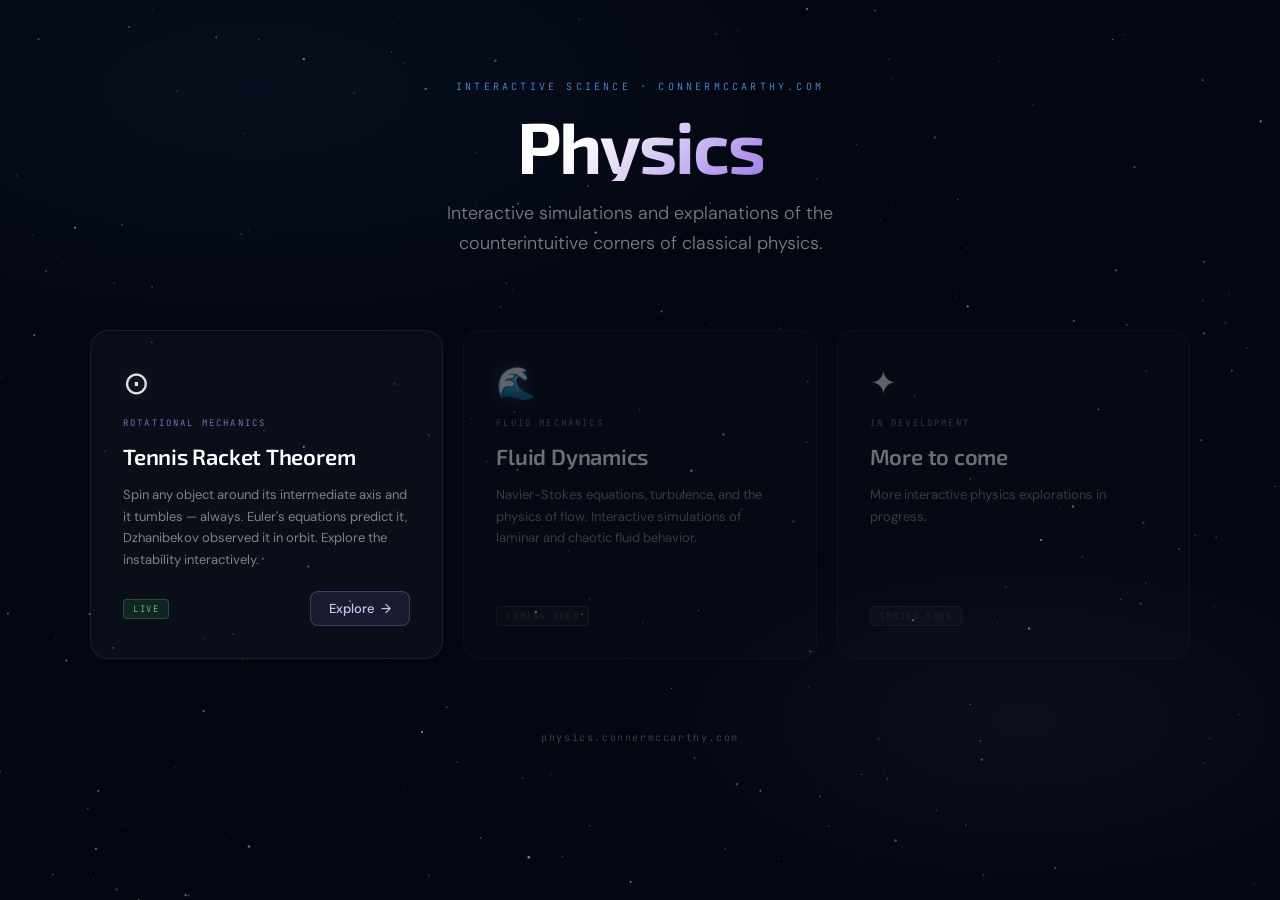
==== index.html @ fd6d67ba "Initial commit — physics.connermccarthy.com landing page with Tennis Racket Theorem simulation" ====
<!DOCTYPE html>
<html lang="en">
<head>
<meta charset="UTF-8">
<meta name="viewport" content="width=device-width, initial-scale=1.0">
<title>Interactive Physics</title>
<link rel="preconnect" href="https://fonts.googleapis.com">
<link rel="preconnect" href="https://fonts.gstatic.com" crossorigin>
<link href="https://fonts.googleapis.com/css2?family=Exo+2:wght@200;300;400;600;700&family=DM+Sans:wght@300;400;500&family=JetBrains+Mono:wght@400;500&display=swap" rel="stylesheet">
<style>
:root {
  --bg: #030711;
  --surface: rgba(255,255,255,0.03);
  --border: rgba(255,255,255,0.07);
  --purple: rgba(178,139,255,1);
  --purple-dim: rgba(178,139,255,0.35);
  --blue: rgba(93,170,255,1);
  --blue-dim: rgba(93,170,255,0.28);
  --text: rgba(255,255,255,0.88);
  --text-muted: rgba(255,255,255,0.48);
  --text-faint: rgba(255,255,255,0.22);
}
*, *::before, *::after { box-sizing: border-box; margin: 0; padding: 0; }
html, body {
  min-height: 100%;
  background: var(--bg);
  color: var(--text);
  font-family: 'DM Sans', sans-serif;
}

/* ── Background ── */
body::before {
  content: '';
  position: fixed;
  inset: 0;
  background:
    radial-gradient(ellipse 80% 50% at 20% 10%, rgba(93,170,255,0.055) 0%, transparent 60%),
    radial-gradient(ellipse 60% 40% at 80% 80%, rgba(178,139,255,0.06) 0%, transparent 55%);
  pointer-events: none;
  z-index: 0;
}

canvas#stars {
  position: fixed;
  inset: 0;
  width: 100%;
  height: 100%;
  z-index: 0;
  pointer-events: none;
}

/* ── Layout ── */
.page {
  position: relative;
  z-index: 1;
  min-height: 100vh;
  display: flex;
  flex-direction: column;
  align-items: center;
  padding: 80px 32px 100px;
}

/* ── Header ── */
.site-label {
  font-family: 'JetBrains Mono', monospace;
  font-size: 10px;
  letter-spacing: 0.32em;
  text-transform: uppercase;
  color: var(--blue);
  opacity: 0.75;
  margin-bottom: 16px;
  text-align: center;
}
.site-title {
  font-family: 'Exo 2', sans-serif;
  font-weight: 700;
  font-size: clamp(38px, 6vw, 72px);
  letter-spacing: -0.03em;
  line-height: 1;
  text-align: center;
  background: linear-gradient(135deg, #fff 30%, rgba(178,139,255,0.9) 100%);
  -webkit-background-clip: text;
  -webkit-text-fill-color: transparent;
  background-clip: text;
  margin-bottom: 18px;
}
.site-sub {
  font-family: 'DM Sans', sans-serif;
  font-weight: 300;
  font-size: clamp(14px, 1.8vw, 18px);
  color: var(--text-muted);
  text-align: center;
  max-width: 480px;
  line-height: 1.65;
  margin-bottom: 72px;
}

/* ── Cards ── */
.cards {
  display: grid;
  grid-template-columns: repeat(3, 1fr);
  gap: 20px;
  width: 100%;
  max-width: min(1100px, calc(100vw - 64px));
}

.card {
  position: relative;
  border-radius: 18px;
  border: 1px solid var(--border);
  background: var(--surface);
  padding: 36px 32px 32px;
  display: flex;
  flex-direction: column;
  gap: 14px;
  transition: border-color 0.25s, transform 0.25s, box-shadow 0.25s;
  overflow: hidden;
  min-height: 320px;
}
.card::before {
  content: '';
  position: absolute;
  inset: 0;
  border-radius: 18px;
  opacity: 0;
  transition: opacity 0.3s;
  pointer-events: none;
}
.card.active::before {
  background: radial-gradient(ellipse 80% 60% at 50% 0%, rgba(178,139,255,0.09) 0%, transparent 70%);
}
.card.active:hover {
  border-color: rgba(178,139,255,0.28);
  transform: translateY(-4px);
  box-shadow: 0 16px 48px rgba(0,0,0,0.5), 0 0 0 1px rgba(178,139,255,0.1);
}
.card.active:hover::before { opacity: 1; }

.card.disabled {
  opacity: 0.42;
  cursor: default;
}

/* Top accent line */
.card-accent {
  position: absolute;
  top: 0; left: 0; right: 0;
  height: 1px;
  background: linear-gradient(90deg, transparent 5%, rgba(178,139,255,0.5) 50%, transparent 95%);
  opacity: 0;
  transition: opacity 0.3s;
}
.card.active:hover .card-accent { opacity: 1; }

/* Icon */
.card-icon {
  font-size: 32px;
  line-height: 1;
  margin-bottom: 4px;
  filter: drop-shadow(0 0 10px rgba(178,139,255,0.3));
}

/* Tag */
.card-tag {
  font-family: 'JetBrains Mono', monospace;
  font-size: 9px;
  letter-spacing: 0.24em;
  text-transform: uppercase;
  color: var(--purple);
  opacity: 0.7;
}

.card-title {
  font-family: 'Exo 2', sans-serif;
  font-weight: 600;
  font-size: clamp(17px, 1.8vw, 22px);
  letter-spacing: -0.01em;
  line-height: 1.2;
  color: #fff;
}

.card-desc {
  font-size: 13px;
  line-height: 1.68;
  color: var(--text-muted);
  flex: 1;
}

/* Footer row */
.card-foot {
  display: flex;
  align-items: center;
  justify-content: space-between;
  margin-top: 6px;
}

.card-badge {
  font-family: 'JetBrains Mono', monospace;
  font-size: 9px;
  letter-spacing: 0.18em;
  text-transform: uppercase;
  padding: 3px 9px;
  border-radius: 4px;
}
.card-badge.live {
  background: rgba(80,220,120,0.1);
  border: 1px solid rgba(80,220,120,0.25);
  color: rgba(80,220,120,0.9);
}
.card-badge.soon {
  background: rgba(255,255,255,0.04);
  border: 1px solid rgba(255,255,255,0.1);
  color: var(--text-faint);
}

.card-link {
  display: inline-flex;
  align-items: center;
  gap: 6px;
  padding: 8px 18px;
  border-radius: 8px;
  background: rgba(178,139,255,0.1);
  border: 1px solid rgba(178,139,255,0.28);
  color: rgba(222,211,255,0.92);
  font-family: 'DM Sans', sans-serif;
  font-size: 13px;
  font-weight: 500;
  text-decoration: none;
  transition: background 0.18s, border-color 0.18s, gap 0.18s;
}
.card-link:hover {
  background: rgba(178,139,255,0.18);
  border-color: rgba(178,139,255,0.5);
  gap: 10px;
}
.card-link .arrow { transition: transform 0.18s; }
.card-link:hover .arrow { transform: translateX(3px); }

/* Stretched link — makes entire active card clickable */
.card.active .card-link::after {
  content: '';
  position: absolute;
  inset: 0;
  border-radius: 18px;
}

/* ── Footer ── */
.site-foot {
  position: relative;
  z-index: 1;
  margin-top: 72px;
  font-family: 'JetBrains Mono', monospace;
  font-size: 10px;
  letter-spacing: 0.16em;
  color: var(--text-faint);
  text-align: center;
}

@media (max-width: 800px) {
  .cards { grid-template-columns: 1fr; max-width: 480px; }
  .page { padding: 60px 24px 80px; }
}
@media (min-width: 801px) and (max-width: 1040px) {
  .cards { grid-template-columns: repeat(2, 1fr); }
}
</style>
</head>
<body>

<canvas id="stars"></canvas>

<div class="page">
  <div class="site-label">Interactive Science · connermccarthy.com</div>
  <h1 class="site-title">Physics</h1>
  <p class="site-sub">Interactive simulations and explanations of the counterintuitive corners of classical physics.</p>

  <div class="cards">

    <!-- Tennis Racket Theorem -->
    <div class="card active">
      <div class="card-accent"></div>
      <div class="card-icon">⊙</div>
      <div class="card-tag">Rotational Mechanics</div>
      <h2 class="card-title">Tennis Racket Theorem</h2>
      <p class="card-desc">Spin any object around its intermediate axis and it tumbles — always. Euler's equations predict it, Dzhanibekov observed it in orbit. Explore the instability interactively.</p>
      <div class="card-foot">
        <span class="card-badge live">Live</span>
        <a class="card-link" href="/tennis">Explore <span class="arrow">→</span></a>
      </div>
    </div>

    <!-- Fluid Dynamics -->
    <div class="card disabled">
      <div class="card-accent"></div>
      <div class="card-icon">🌊</div>
      <div class="card-tag">Fluid Mechanics</div>
      <h2 class="card-title">Fluid Dynamics</h2>
      <p class="card-desc">Navier-Stokes equations, turbulence, and the physics of flow. Interactive simulations of laminar and chaotic fluid behavior.</p>
      <div class="card-foot">
        <span class="card-badge soon">Coming soon</span>
      </div>
    </div>

    <!-- Placeholder -->
    <div class="card disabled">
      <div class="card-accent"></div>
      <div class="card-icon">✦</div>
      <div class="card-tag">In Development</div>
      <h2 class="card-title">More to come</h2>
      <p class="card-desc">More interactive physics explorations in progress.</p>
      <div class="card-foot">
        <span class="card-badge soon">Coming soon</span>
      </div>
    </div>

  </div>

  <div class="site-foot">physics.connermccarthy.com</div>
</div>

<script>
// Starfield
(function() {
  const cv = document.getElementById('stars');
  const ctx = cv.getContext('2d');
  let W, H, stars;

  function resize() {
    W = cv.width  = window.innerWidth;
    H = cv.height = window.innerHeight;
  }

  function initStars() {
    const N = 280;
    stars = Array.from({length: N}, () => ({
      x: Math.random() * W,
      y: Math.random() * H,
      r: Math.random() * 1.1 + 0.2,
      o: Math.random() * 0.5 + 0.1,
      speed: Math.random() * 0.4 + 0.1,
      phase: Math.random() * Math.PI * 2
    }));
  }

  let t = 0;
  function draw() {
    ctx.clearRect(0, 0, W, H);
    t += 0.006;
    for (const s of stars) {
      const opacity = s.o * (0.7 + 0.3 * Math.sin(t * s.speed + s.phase));
      ctx.fillStyle = `rgba(255,255,255,${opacity})`;
      ctx.beginPath();
      ctx.arc(s.x, s.y, s.r, 0, Math.PI * 2);
      ctx.fill();
    }
    requestAnimationFrame(draw);
  }

  resize();
  initStars();
  draw();
  window.addEventListener('resize', () => { resize(); initStars(); });
})();
</script>
</body>
</html>
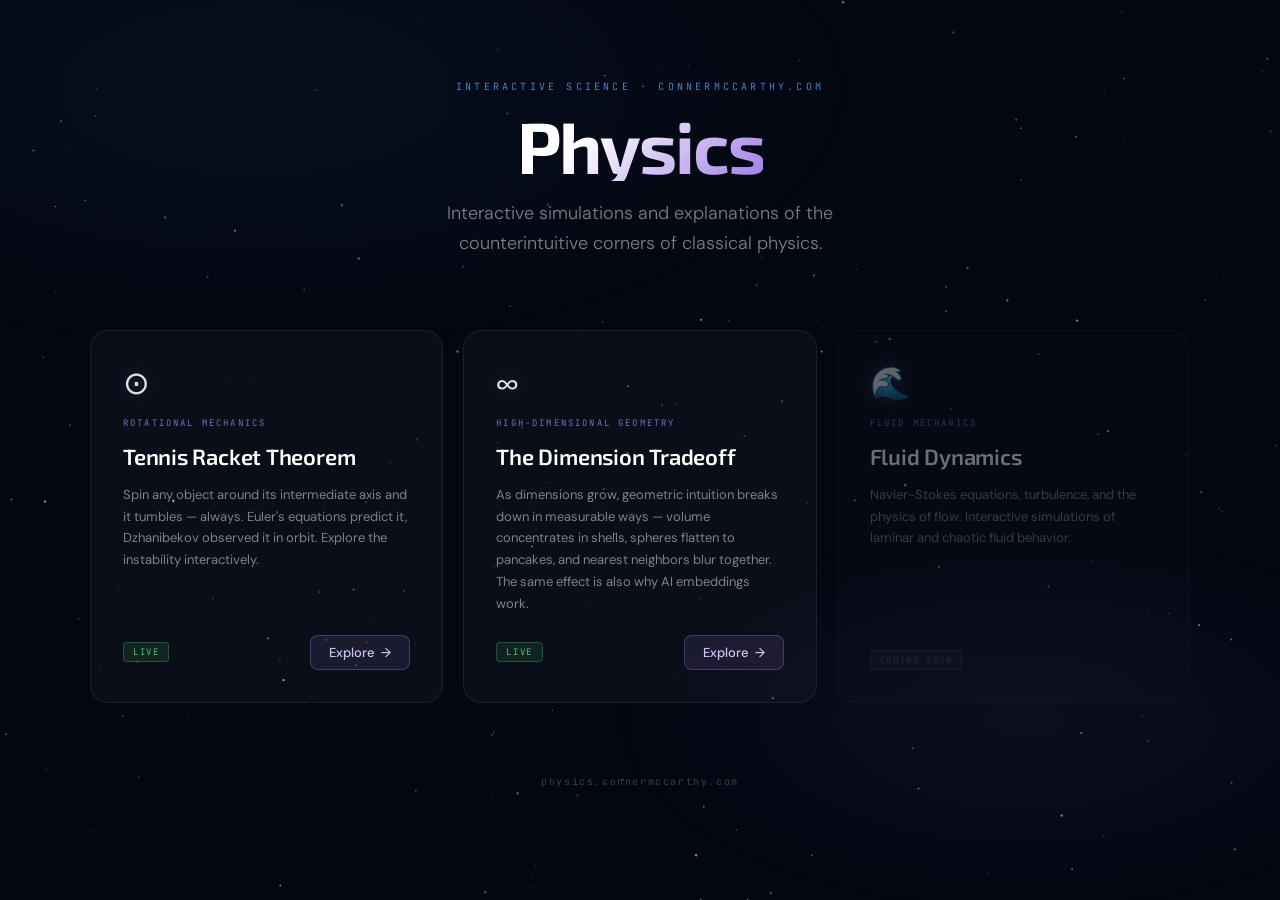
==== commit ae136958: "Add dimensions interactive page" ====
--- a/index.html
+++ b/index.html
@@ -257,6 +257,11 @@
 }
 
 @media (max-width: 800px) {
+  :root {
+    --text:       rgba(255,255,255,1.0);
+    --text-muted: rgba(255,255,255,0.88);
+    --text-faint: rgba(255,255,255,0.68);
+  }
   .cards { grid-template-columns: 1fr; max-width: 480px; }
   .page { padding: 60px 24px 80px; }
 }
@@ -289,6 +294,19 @@
       </div>
     </div>
 
+    <!-- Dimension Tradeoff -->
+    <div class="card active">
+      <div class="card-accent"></div>
+      <div class="card-icon">∞</div>
+      <div class="card-tag">High-Dimensional Geometry</div>
+      <h2 class="card-title">The Dimension Tradeoff</h2>
+      <p class="card-desc">As dimensions grow, geometric intuition breaks down in measurable ways — volume concentrates in shells, spheres flatten to pancakes, and nearest neighbors blur together. The same effect is also why AI embeddings work.</p>
+      <div class="card-foot">
+        <span class="card-badge live">Live</span>
+        <a class="card-link" href="/dimensions">Explore <span class="arrow">→</span></a>
+      </div>
+    </div>
+
     <!-- Fluid Dynamics -->
     <div class="card disabled">
       <div class="card-accent"></div>
@@ -296,18 +314,6 @@
       <div class="card-tag">Fluid Mechanics</div>
       <h2 class="card-title">Fluid Dynamics</h2>
       <p class="card-desc">Navier-Stokes equations, turbulence, and the physics of flow. Interactive simulations of laminar and chaotic fluid behavior.</p>
-      <div class="card-foot">
-        <span class="card-badge soon">Coming soon</span>
-      </div>
-    </div>
-
-    <!-- Placeholder -->
-    <div class="card disabled">
-      <div class="card-accent"></div>
-      <div class="card-icon">✦</div>
-      <div class="card-tag">In Development</div>
-      <h2 class="card-title">More to come</h2>
-      <p class="card-desc">More interactive physics explorations in progress.</p>
       <div class="card-foot">
         <span class="card-badge soon">Coming soon</span>
       </div>
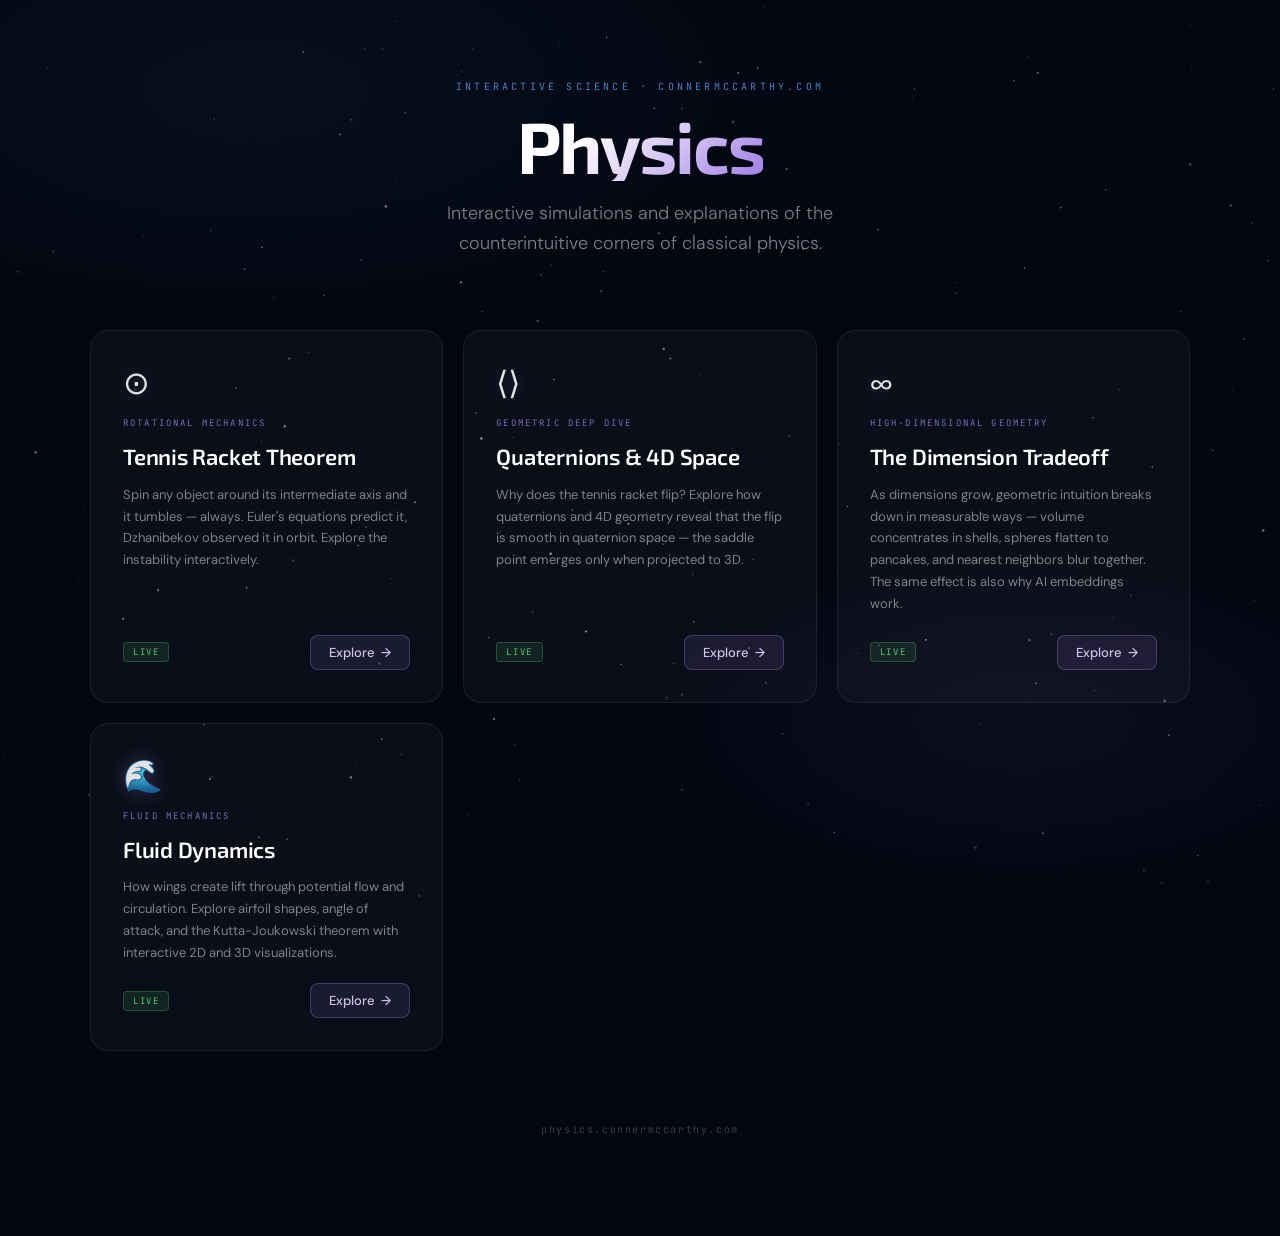
==== commit 910a74a9: "Add fluids, golden and tennis/why pages; mobile tennis layout; dimensions updates Co-Authored-By: Cl" ====
--- a/index.html
+++ b/index.html
@@ -294,6 +294,19 @@
       </div>
     </div>
 
+    <!-- Quaternions & 4D Geometry -->
+    <div class="card active">
+      <div class="card-accent"></div>
+      <div class="card-icon">⟨⟩</div>
+      <div class="card-tag">Geometric Deep Dive</div>
+      <h2 class="card-title">Quaternions & 4D Space</h2>
+      <p class="card-desc">Why does the tennis racket flip? Explore how quaternions and 4D geometry reveal that the flip is smooth in quaternion space — the saddle point emerges only when projected to 3D.</p>
+      <div class="card-foot">
+        <span class="card-badge live">Live</span>
+        <a class="card-link" href="/tennis/why/4d">Explore <span class="arrow">→</span></a>
+      </div>
+    </div>
+
     <!-- Dimension Tradeoff -->
     <div class="card active">
       <div class="card-accent"></div>
@@ -308,14 +321,15 @@
     </div>
 
     <!-- Fluid Dynamics -->
-    <div class="card disabled">
+    <div class="card active">
       <div class="card-accent"></div>
       <div class="card-icon">🌊</div>
       <div class="card-tag">Fluid Mechanics</div>
       <h2 class="card-title">Fluid Dynamics</h2>
-      <p class="card-desc">Navier-Stokes equations, turbulence, and the physics of flow. Interactive simulations of laminar and chaotic fluid behavior.</p>
+      <p class="card-desc">How wings create lift through potential flow and circulation. Explore airfoil shapes, angle of attack, and the Kutta-Joukowski theorem with interactive 2D and 3D visualizations.</p>
       <div class="card-foot">
-        <span class="card-badge soon">Coming soon</span>
+        <span class="card-badge live">Live</span>
+        <a class="card-link" href="/fluids">Explore <span class="arrow">→</span></a>
       </div>
     </div>
 
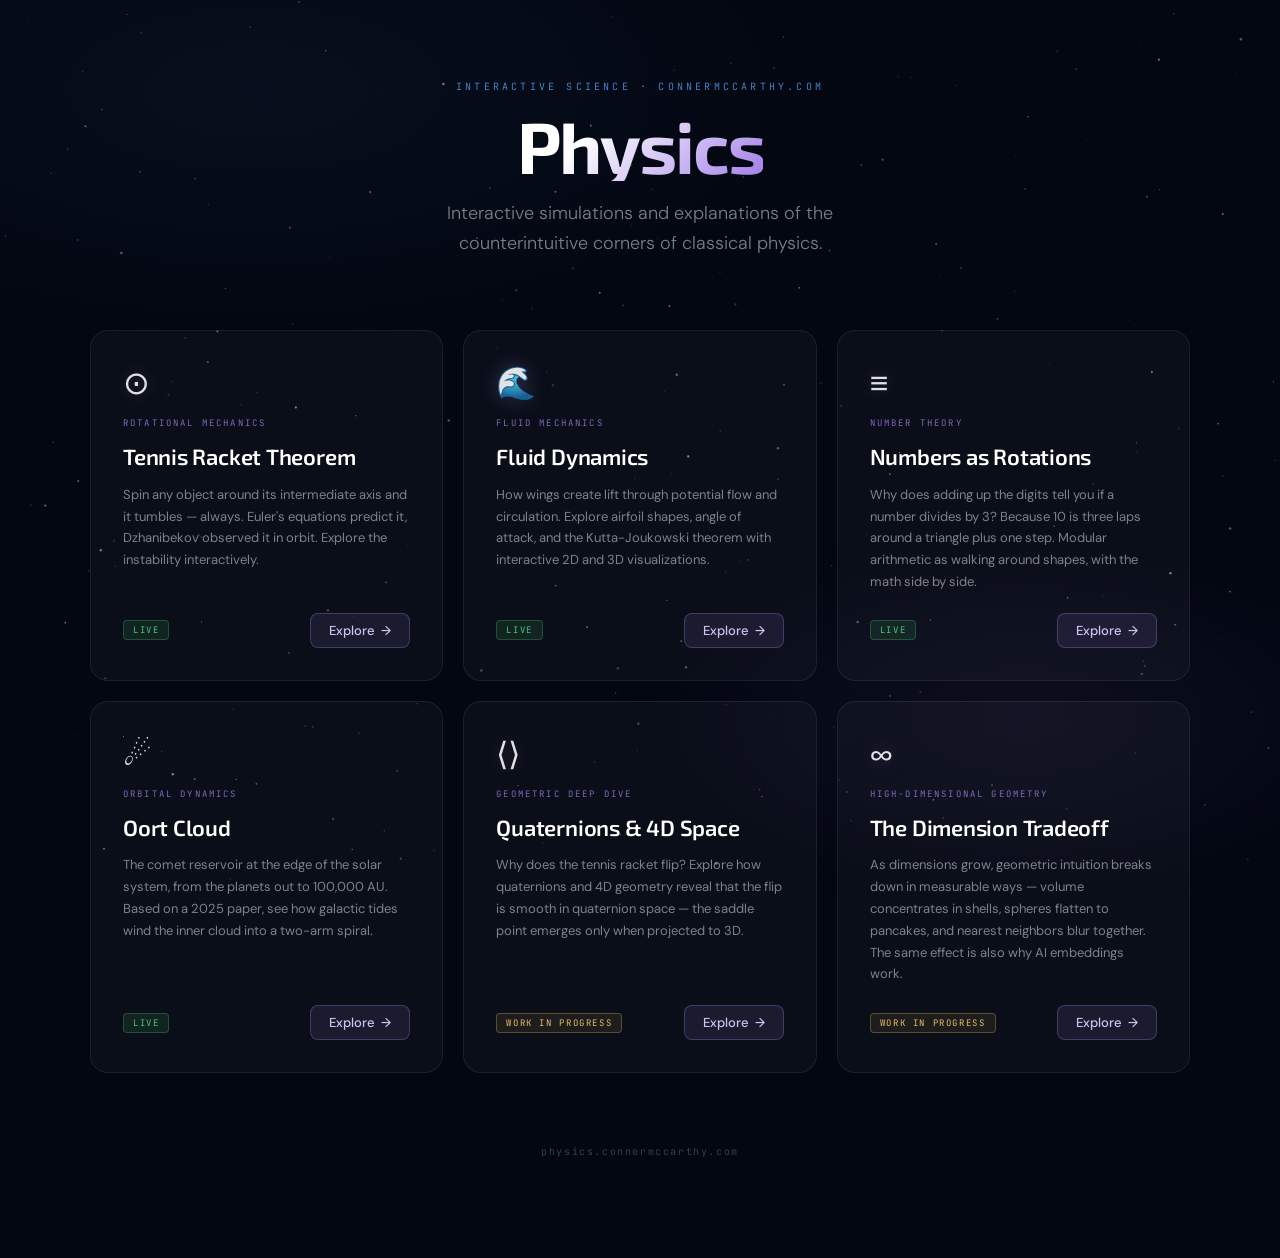
==== commit 14dff6d0: "Add numbers pages and fluid dynamics card to landing page Co-Authored-By: Claude Opus 5.5 <noreply@a" ====
--- a/index.html
+++ b/index.html
@@ -207,6 +207,11 @@
   border: 1px solid rgba(80,220,120,0.25);
   color: rgba(80,220,120,0.9);
 }
+.card-badge.wip {
+  background: rgba(255,200,90,0.08);
+  border: 1px solid rgba(255,200,90,0.28);
+  color: rgba(255,205,110,0.9);
+}
 .card-badge.soon {
   background: rgba(255,255,255,0.04);
   border: 1px solid rgba(255,255,255,0.1);
@@ -280,7 +285,6 @@
   <p class="site-sub">Interactive simulations and explanations of the counterintuitive corners of classical physics.</p>
 
   <div class="cards">
-
     <!-- Tennis Racket Theorem -->
     <div class="card active">
       <div class="card-accent"></div>
@@ -294,6 +298,45 @@
       </div>
     </div>
 
+    <!-- Fluid Dynamics -->
+    <div class="card active">
+      <div class="card-accent"></div>
+      <div class="card-icon">🌊</div>
+      <div class="card-tag">Fluid Mechanics</div>
+      <h2 class="card-title">Fluid Dynamics</h2>
+      <p class="card-desc">How wings create lift through potential flow and circulation. Explore airfoil shapes, angle of attack, and the Kutta-Joukowski theorem with interactive 2D and 3D visualizations.</p>
+      <div class="card-foot">
+        <span class="card-badge live">Live</span>
+        <a class="card-link" href="/fluids">Explore <span class="arrow">→</span></a>
+      </div>
+    </div>
+
+    <!-- Numbers as Rotations -->
+    <div class="card active">
+      <div class="card-accent"></div>
+      <div class="card-icon">≡</div>
+      <div class="card-tag">Number Theory</div>
+      <h2 class="card-title">Numbers as Rotations</h2>
+      <p class="card-desc">Why does adding up the digits tell you if a number divides by 3? Because 10 is three laps around a triangle plus one step. Modular arithmetic as walking around shapes, with the math side by side.</p>
+      <div class="card-foot">
+        <span class="card-badge live">Live</span>
+        <a class="card-link" href="/numbers/simple/">Explore <span class="arrow">→</span></a>
+      </div>
+    </div>
+
+    <!-- Oort Cloud (separate site) -->
+    <div class="card active">
+      <div class="card-accent"></div>
+      <div class="card-icon">☄</div>
+      <div class="card-tag">Orbital Dynamics</div>
+      <h2 class="card-title">Oort Cloud</h2>
+      <p class="card-desc">The comet reservoir at the edge of the solar system, from the planets out to 100,000 AU. Based on a 2025 paper, see how galactic tides wind the inner cloud into a two-arm spiral.</p>
+      <div class="card-foot">
+        <span class="card-badge live">Live</span>
+        <a class="card-link" href="https://oort.connermccarthy.com/">Explore <span class="arrow">→</span></a>
+      </div>
+    </div>
+
     <!-- Quaternions & 4D Geometry -->
     <div class="card active">
       <div class="card-accent"></div>
@@ -302,7 +345,7 @@
       <h2 class="card-title">Quaternions & 4D Space</h2>
       <p class="card-desc">Why does the tennis racket flip? Explore how quaternions and 4D geometry reveal that the flip is smooth in quaternion space — the saddle point emerges only when projected to 3D.</p>
       <div class="card-foot">
-        <span class="card-badge live">Live</span>
+        <span class="card-badge wip">Work in progress</span>
         <a class="card-link" href="/tennis/why/4d">Explore <span class="arrow">→</span></a>
       </div>
     </div>
@@ -315,21 +358,8 @@
       <h2 class="card-title">The Dimension Tradeoff</h2>
       <p class="card-desc">As dimensions grow, geometric intuition breaks down in measurable ways — volume concentrates in shells, spheres flatten to pancakes, and nearest neighbors blur together. The same effect is also why AI embeddings work.</p>
       <div class="card-foot">
-        <span class="card-badge live">Live</span>
+        <span class="card-badge wip">Work in progress</span>
         <a class="card-link" href="/dimensions">Explore <span class="arrow">→</span></a>
-      </div>
-    </div>
-
-    <!-- Fluid Dynamics -->
-    <div class="card active">
-      <div class="card-accent"></div>
-      <div class="card-icon">🌊</div>
-      <div class="card-tag">Fluid Mechanics</div>
-      <h2 class="card-title">Fluid Dynamics</h2>
-      <p class="card-desc">How wings create lift through potential flow and circulation. Explore airfoil shapes, angle of attack, and the Kutta-Joukowski theorem with interactive 2D and 3D visualizations.</p>
-      <div class="card-foot">
-        <span class="card-badge live">Live</span>
-        <a class="card-link" href="/fluids">Explore <span class="arrow">→</span></a>
       </div>
     </div>
 
